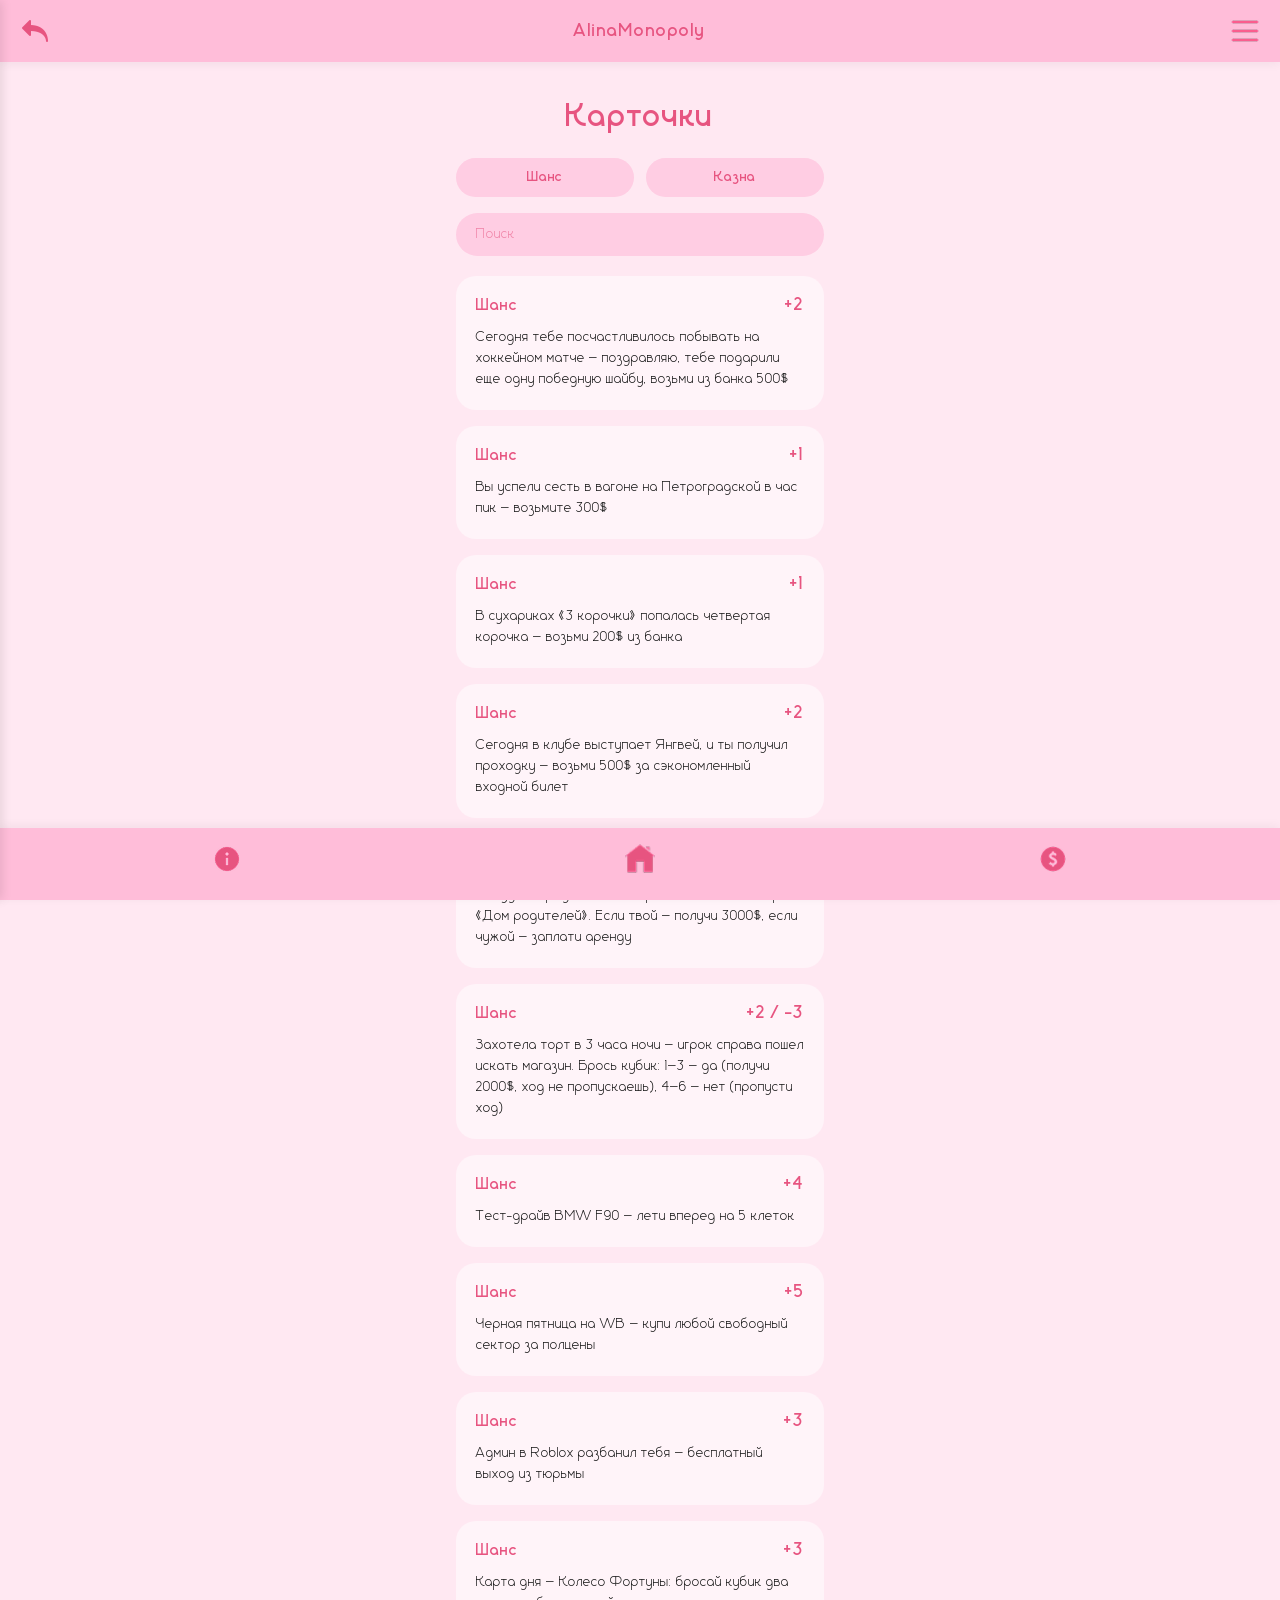
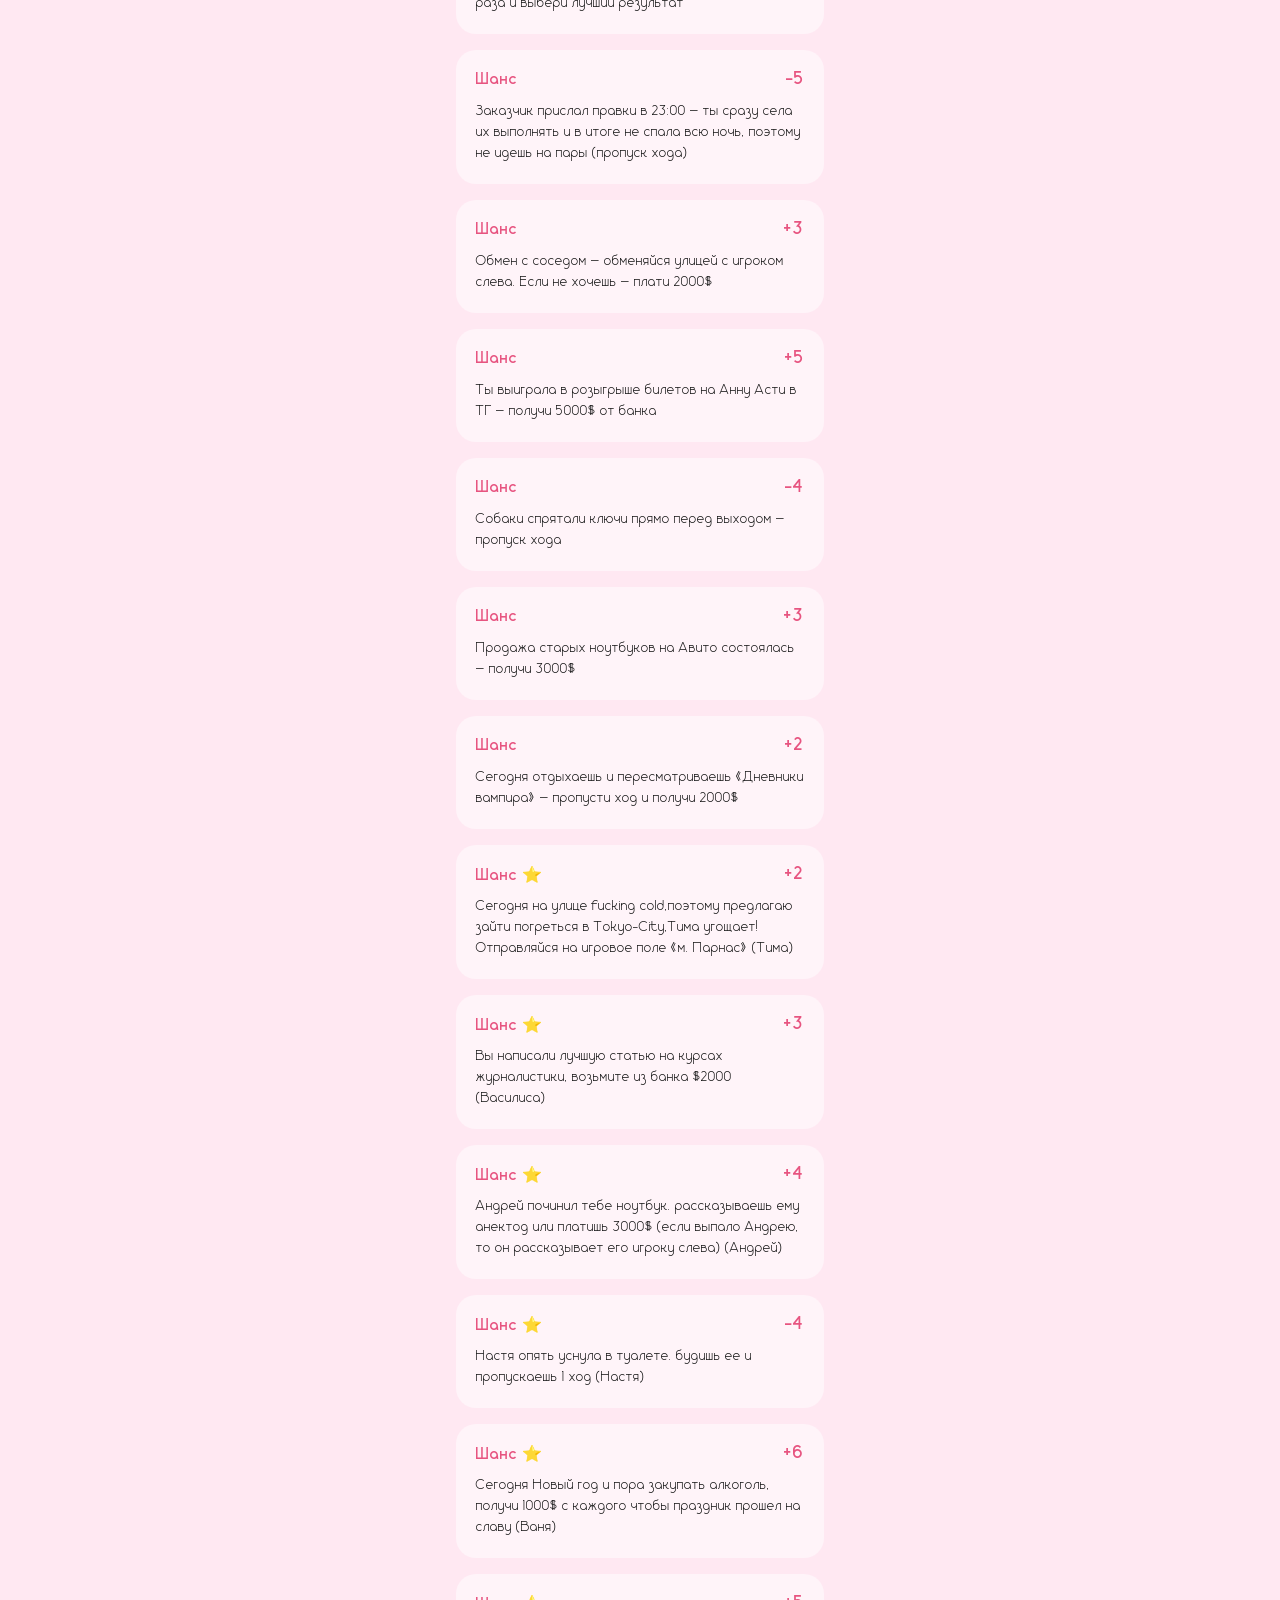
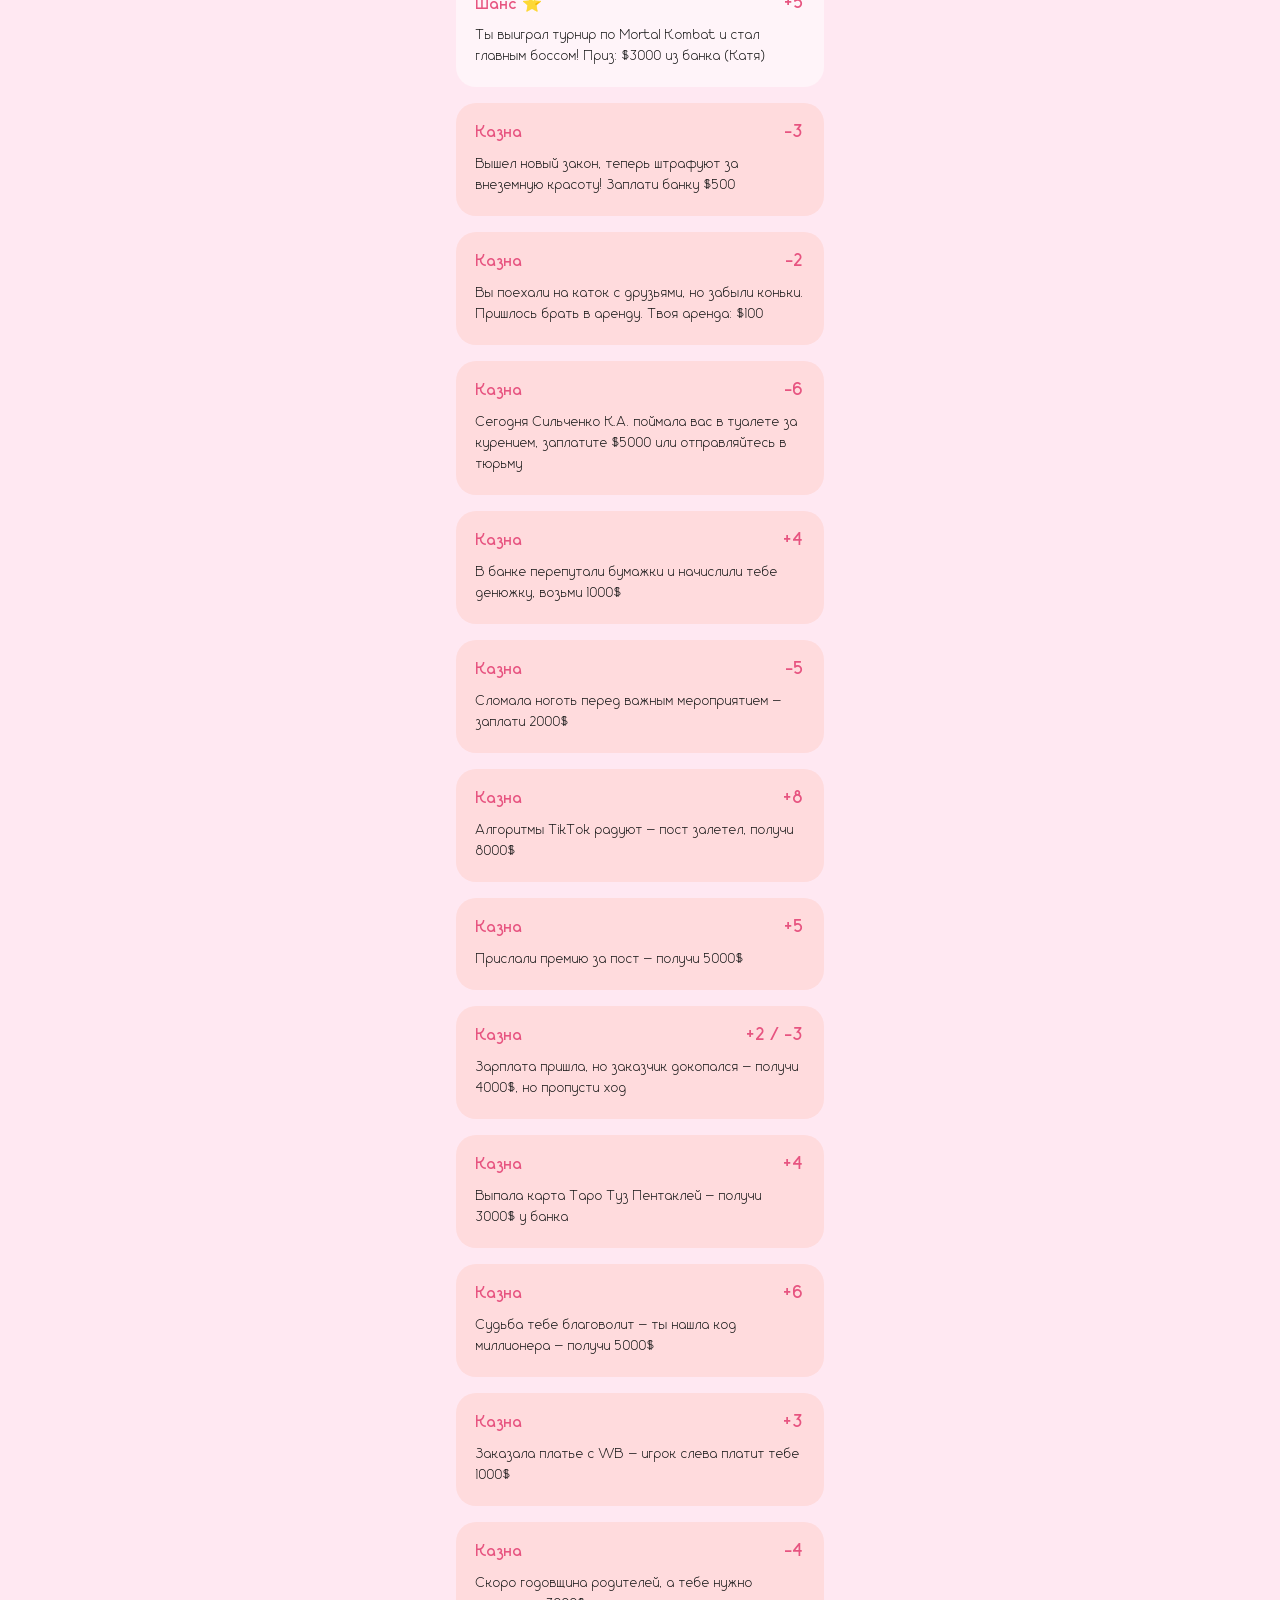
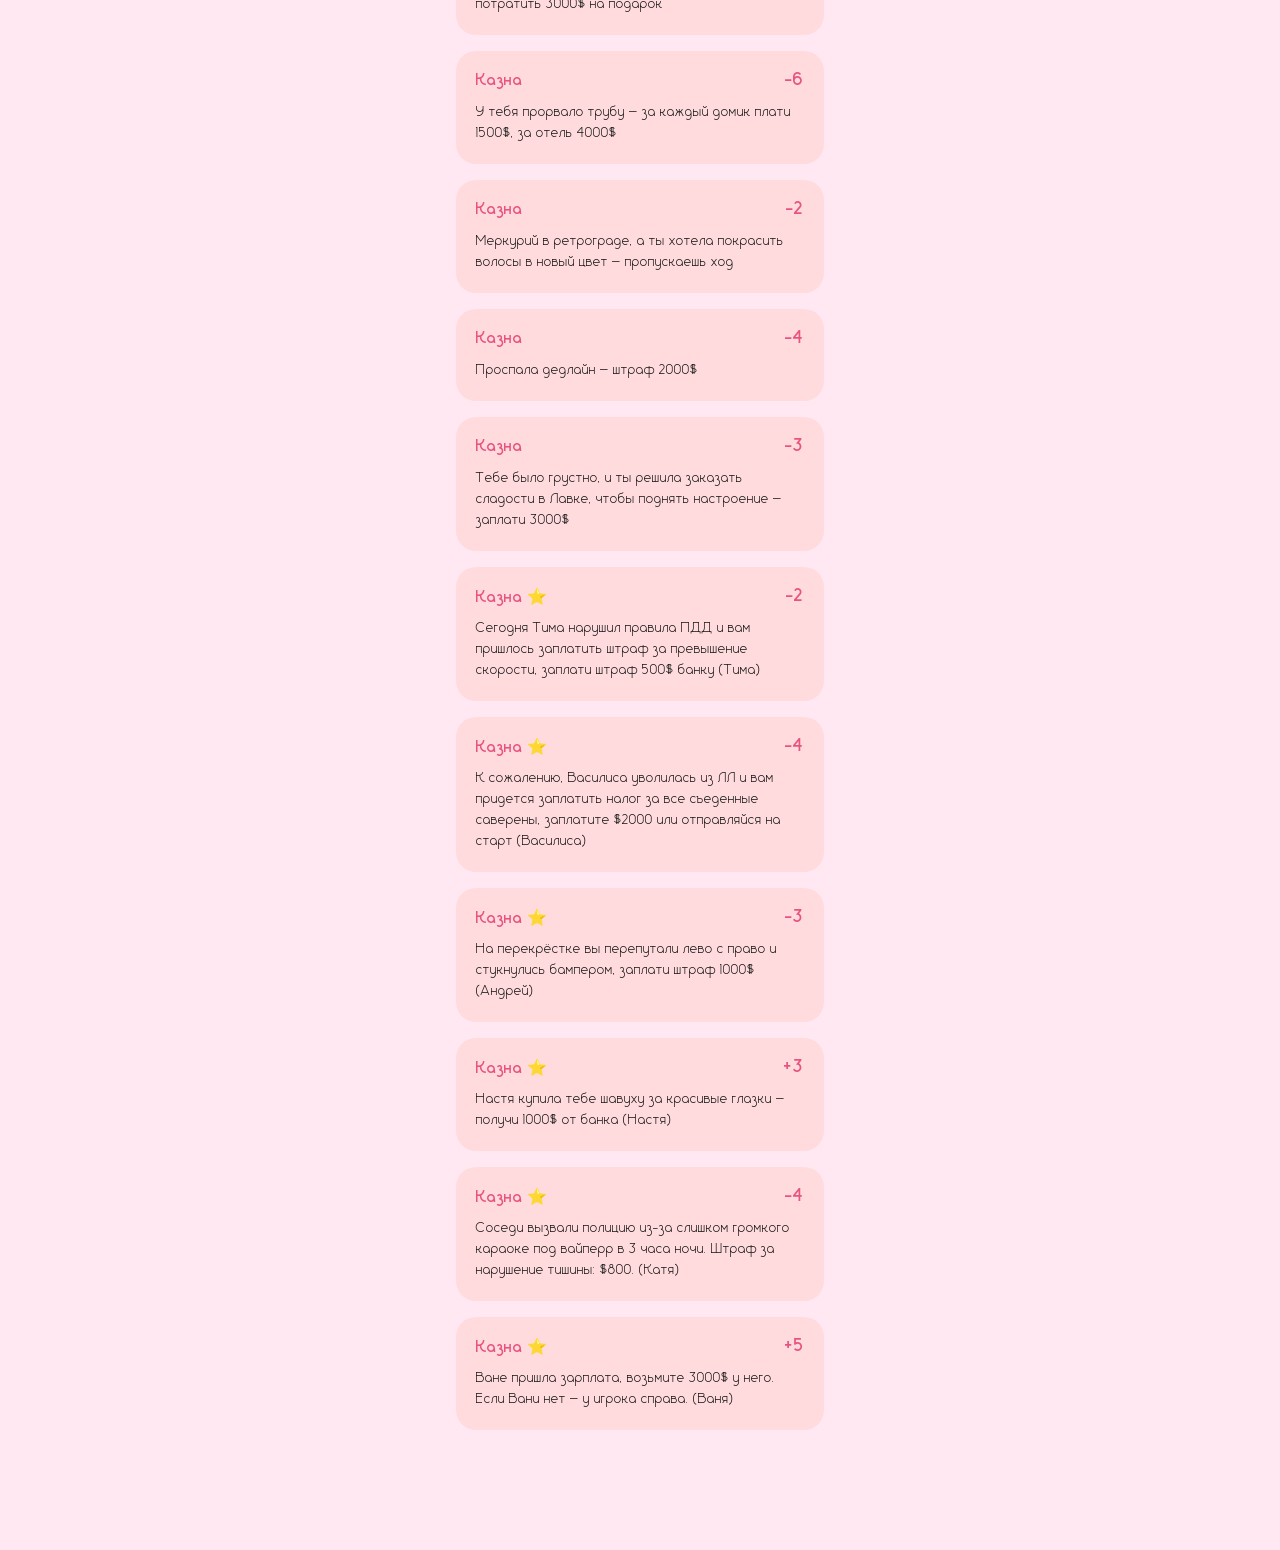
==== cards.html @ 8bad6266 "Инициализация проекта" ====
<!DOCTYPE html>
<html lang="ru">
<head>
    <meta charset="UTF-8">
    <meta name="viewport" content="width=device-width, initial-scale=1.0, maximum-scale=1.0, user-scalable=no, viewport-fit=cover">
    <meta name="apple-mobile-web-app-capable" content="yes">
    <title>AlinaMonopoly | Карточки</title>
    <link rel="stylesheet" href="style.css">
</head>
<body class="cards-page">
    <!-- Фиксированная верхняя панель -->
    <header class="top-bar">
        <div class="edit-button" id="backButton">
            <img src="assets/back.png" alt="Назад" class="edit-icon">
        </div>
        <div class="logo-placeholder"></div>
        <span class="logo-text">AlinaMonopoly</span>
        <div class="edit-button" id="menuButton">
            <img src="assets/menu.png" alt="Меню" class="edit-icon">
        </div>
    </header>

    <!-- Выпадающее меню -->
    <div id="menuOverlay" style="display:none; position:fixed; top:0; left:0; width:100%; height:100%; background:rgba(0,0,0,0.5); z-index:999;"></div>
    <div id="menuPanel" style="position:fixed; top:0; left:-280px; width:280px; height:100%; background:#FFBDD9; z-index:1000; transition:left 0.3s; box-shadow:2px 0 10px rgba(0,0,0,0.1);">
        <div style="display:flex; justify-content:space-between; align-items:center; padding:20px; border-bottom:1px solid rgba(231,84,128,0.3);">
            <span style="font-size:20px; font-weight:700; color:#E75480;">Меню</span>
            <button id="closeMenuBtn" style="background:none; border:none; font-size:28px; color:#E75480; cursor:pointer;">✕</button>
        </div>
        <a href="profile.html" style="display:flex; align-items:center; gap:15px; padding:15px 20px; text-decoration:none; border-bottom:1px solid rgba(231,84,128,0.2);">
            <img src="assets/home.png" style="width:24px; height:24px;">
            <span style="font-size:16px; color:#E75480;">Главная</span>
        </a>
        <a href="info.html" style="display:flex; align-items:center; gap:15px; padding:15px 20px; text-decoration:none; border-bottom:1px solid rgba(231,84,128,0.2);">
            <img src="assets/info.png" style="width:24px; height:24px;">
            <span style="font-size:16px; color:#E75480;">Инструкция</span>
        </a>
        <a href="coin.html" style="display:flex; align-items:center; gap:15px; padding:15px 20px; text-decoration:none; border-bottom:1px solid rgba(231,84,128,0.2);">
            <img src="assets/coin.png" style="width:24px; height:24px;">
            <span style="font-size:16px; color:#E75480;">Драмакоины</span>
        </a>
        <a href="cards.html" style="display:flex; align-items:center; gap:15px; padding:15px 20px; text-decoration:none; border-bottom:1px solid rgba(231,84,128,0.2); background:rgba(231,84,128,0.3);">
            <img src="assets/cards.png" style="width:24px; height:24px;">
            <span style="font-size:16px; color:#E75480;">Карточки</span>
        </a>
        <a href="main.html" id="logoutBtn" style="display:flex; align-items:center; gap:15px; padding:15px 20px; text-decoration:none; border-bottom:1px solid rgba(231,84,128,0.2);">
                <img src="assets/logout.png" style="width:24px; height:24px;" onerror="this.src='assets/home.png'">
                <span style="font-size:16px; color:#E75480;">Выйти</span>
            </a>
    </div>

    <!-- Основной контент -->
    <main class="main-content cards-content">
        <div class="cards-container">
            <!-- Заголовок -->
            <h1 class="cards-title">Карточки</h1>
            
            <!-- Фильтры -->
            <div class="filters-section">
                <div class="filter-buttons">
                    <button class="filter-btn" data-filter="chance">Шанс</button>
                    <button class="filter-btn" data-filter="treasury">Казна</button>
                </div>
                
                <!-- Поиск -->
                <div class="search-section">
                    <input type="text" id="searchInput" class="search-input" placeholder="Поиск">
                </div>
            </div>
            
            <!-- Список карточек -->
            <div class="cards-list" id="cardsList"></div>
        </div>
    </main>

    <!-- Фиксированная нижняя панель -->
    <footer class="bottom-bar">
        <div class="bottom-nav">
            <a href="info.html" class="bottom-nav-item">
                <img src="assets/info.png" alt="Инструкция" class="bottom-icon">
            </a>
            <a href="profile.html" class="bottom-nav-item">
                <img src="assets/home.png" alt="Профиль" class="bottom-icon">
            </a>
            <a href="coin.html" class="bottom-nav-item">
                <img src="assets/coin.png" alt="Драмакоины" class="bottom-icon">
            </a>
        </div>
    </footer>

    <script>
        // Меню
        const menuBtn = document.getElementById('menuButton');
        const menuPanel = document.getElementById('menuPanel');
        const menuOverlay = document.getElementById('menuOverlay');
        const closeMenuBtn = document.getElementById('closeMenuBtn');
        
        function openMenu() {
            menuPanel.style.left = '0';
            menuOverlay.style.display = 'block';
        }
        
        function closeMenu() {
            menuPanel.style.left = '-280px';
            menuOverlay.style.display = 'none';
        }
        
        if (menuBtn) menuBtn.onclick = openMenu;
        if (closeMenuBtn) closeMenuBtn.onclick = closeMenu;
        if (menuOverlay) menuOverlay.onclick = closeMenu;
        
        // Кнопка назад
        document.getElementById('backButton').onclick = () => {
            window.location.href = 'profile.html';
        };
        
        // Данные карточек (ваши все карточки остаются)
        const cardsData = [
            { id: 1, type: "chance", category: "common", name: "Шанс", text: "Сегодня тебе посчастливилось побывать на хоккейном матче – поздравляю, тебе подарили еще одну победную шайбу, возьми из банка 500$", drama: "+2" },
            { id: 2, type: "chance", category: "common", name: "Шанс", text: "Вы успели сесть в вагоне на Петроградской в час пик – возьмите 300$", drama: "+1" },
            { id: 3, type: "chance", category: "common", name: "Шанс", text: "В сухариках «3 корочки» попалась четвертая корочка – возьми 200$ из банка", drama: "+1" },
            { id: 4, type: "chance", category: "common", name: "Шанс", text: "Сегодня в клубе выступает Янгвей, и ты получил проходку – возьми 500$ за сэкономленный входной билет", drama: "+2" },
            { id: 5, type: "chance", category: "common", name: "Шанс", text: "Поездка к родителям – переместись на сектор «Дом родителей». Если твой – получи 3000$, если чужой – заплати аренду", drama: "+3" },
            { id: 6, type: "chance", category: "common", name: "Шанс", text: "Захотела торт в 3 часа ночи – игрок справа пошел искать магазин. Брось кубик: 1–3 – да (получи 2000$, ход не пропускаешь), 4–6 – нет (пропусти ход)", drama: "+2 / -3" },
            { id: 7, type: "chance", category: "common", name: "Шанс", text: "Тест-драйв BMW F90 – лети вперед на 5 клеток", drama: "+4" },
            { id: 8, type: "chance", category: "common", name: "Шанс", text: "Черная пятница на WB – купи любой свободный сектор за полцены", drama: "+5" },
            { id: 9, type: "chance", category: "common", name: "Шанс", text: "Админ в Roblox разбанил тебя – бесплатный выход из тюрьмы", drama: "+3" },
            { id: 10, type: "chance", category: "common", name: "Шанс", text: "Карта дня – Колесо Фортуны: бросай кубик два раза и выбери лучший результат", drama: "+3" },
            { id: 11, type: "chance", category: "common", name: "Шанс", text: "Заказчик прислал правки в 23:00 – ты сразу села их выполнять и в итоге не спала всю ночь, поэтому не идешь на пары (пропуск хода)", drama: "-5" },
            { id: 12, type: "chance", category: "common", name: "Шанс", text: "Обмен с соседом – обменяйся улицей с игроком слева. Если не хочешь – плати 2000$", drama: "+3" },
            { id: 13, type: "chance", category: "common", name: "Шанс", text: "Ты выиграла в розыгрыше билетов на Анну Асти в ТГ – получи 5000$ от банка", drama: "+5" },
            { id: 14, type: "chance", category: "common", name: "Шанс", text: "Собаки спрятали ключи прямо перед выходом – пропуск хода", drama: "-4" },
            { id: 15, type: "chance", category: "common", name: "Шанс", text: "Продажа старых ноутбуков на Авито состоялась – получи 3000$", drama: "+3" },
            { id: 16, type: "chance", category: "common", name: "Шанс", text: "Сегодня отдыхаешь и пересматриваешь «Дневники вампира» – пропусти ход и получи 2000$", drama: "+2" },
            { id: 17, type: "chance", category: "personal", name: "Шанс ⭐", text: "Сегодня на улице fucking cold,поэтому предлагаю зайти погреться в Tokyo-City,Тима угощает! Отправляйся на игровое поле «м. Парнас» (Тима)", drama: "+2" },
            { id: 18, type: "chance", category: "personal", name: "Шанс ⭐", text: "Вы написали лучшую статью на курсах журналистики, возьмите из банка $2000 (Василиса)", drama: "+3" },
            { id: 19, type: "chance", category: "personal", name: "Шанс ⭐", text: "Андрей починил тебе ноутбук. рассказываешь ему анектод или платишь 3000$ (если выпало Андрею, то он рассказывает его игроку слева) (Андрей)", drama: "+4" },
            { id: 20, type: "chance", category: "personal", name: "Шанс ⭐", text: "Настя опять уснула в туалете. будишь ее и пропускаешь 1 ход (Настя)", drama: "-4" },
            { id: 21, type: "chance", category: "personal", name: "Шанс ⭐", text: "Сегодня Новый год и пора закупать алкоголь, получи 1000$ с каждого чтобы праздник прошел на славу (Ваня)", drama: "+6" },
            { id: 22, type: "chance", category: "personal", name: "Шанс ⭐", text: "Ты выиграл турнир по Mortal Kombat и стал главным боссом! Приз: $3000 из банка (Катя)", drama: "+5" },
            { id: 23, type: "treasury", category: "common", name: "Казна", text: "Вышел новый закон, теперь штрафуют за внеземную красоту! Заплати банку $500", drama: "-3" },
            { id: 24, type: "treasury", category: "common", name: "Казна", text: "Вы поехали на каток с друзьями, но забыли коньки. Пришлось брать в аренду. Твоя аренда: $100", drama: "-2" },
            { id: 25, type: "treasury", category: "common", name: "Казна", text: "Сегодня Сильченко К.А. поймала вас в туалете за курением, заплатите $5000 или отправляйтесь в тюрьму", drama: "-6" },
            { id: 26, type: "treasury", category: "common", name: "Казна", text: "В банке перепутали бумажки и начислили тебе денюжку, возьми 1000$", drama: "+4" },
            { id: 27, type: "treasury", category: "common", name: "Казна", text: "Сломала ноготь перед важным мероприятием – заплати 2000$", drama: "-5" },
            { id: 28, type: "treasury", category: "common", name: "Казна", text: "Алгоритмы TikTok радуют – пост залетел, получи 8000$", drama: "+8" },
            { id: 29, type: "treasury", category: "common", name: "Казна", text: "Прислали премию за пост – получи 5000$", drama: "+5" },
            { id: 30, type: "treasury", category: "common", name: "Казна", text: "Зарплата пришла, но заказчик докопался – получи 4000$, но пропусти ход", drama: "+2 / -3" },
            { id: 31, type: "treasury", category: "common", name: "Казна", text: "Выпала карта Таро Туз Пентаклей – получи 3000$ у банка", drama: "+4" },
            { id: 32, type: "treasury", category: "common", name: "Казна", text: "Судьба тебе благоволит – ты нашла код миллионера – получи 5000$", drama: "+6" },
            { id: 33, type: "treasury", category: "common", name: "Казна", text: "Заказала платье с WB – игрок слева платит тебе 1000$", drama: "+3" },
            { id: 34, type: "treasury", category: "common", name: "Казна", text: "Скоро годовщина родителей, а тебе нужно потратить 3000$ на подарок", drama: "-4" },
            { id: 35, type: "treasury", category: "common", name: "Казна", text: "У тебя прорвало трубу – за каждый домик плати 1500$, за отель 4000$", drama: "-6" },
            { id: 36, type: "treasury", category: "common", name: "Казна", text: "Меркурий в ретрограде, а ты хотела покрасить волосы в новый цвет – пропускаешь ход", drama: "-2" },
            { id: 37, type: "treasury", category: "common", name: "Казна", text: "Проспала дедлайн – штраф 2000$", drama: "-4" },
            { id: 38, type: "treasury", category: "common", name: "Казна", text: "Тебе было грустно, и ты решила заказать сладости в Лавке, чтобы поднять настроение – заплати 3000$", drama: "-3" },
            { id: 39, type: "treasury", category: "personal", name: "Казна ⭐", text: "Cегодня Тима нарушил правила ПДД и вам пришлось заплатить штраф за превышение скорости, заплати штраф 500$ банку (Тима)", drama: "-2" },
            { id: 40, type: "treasury", category: "personal", name: "Казна ⭐", text: "К сожалению, Василиса уволилась из ЛЛ и вам придется заплатить налог за все съеденные саверены, заплатите $2000 или отправляйся на старт (Василиса)", drama: "-4" },
            { id: 41, type: "treasury", category: "personal", name: "Казна ⭐", text: "На перекрёстке вы перепутали лево с право и стукнулись бампером, заплати штраф 1000$ (Андрей)", drama: "-3" },
            { id: 42, type: "treasury", category: "personal", name: "Казна ⭐", text: "Настя купила тебе шавуху за красивые глазки – получи 1000$ от банка (Настя)", drama: "+3" },
            { id: 43, type: "treasury", category: "personal", name: "Казна ⭐", text: "Соседи вызвали полицию из-за слишком громкого караоке под вайперр в 3 часа ночи. Штраф за нарушение тишины: $800. (Катя)", drama: "-4" },
            { id: 44, type: "treasury", category: "personal", name: "Казна ⭐", text: "Ване пришла зарплата, возьмите 3000$ у него. Если Вани нет – у игрока справа. (Ваня)", drama: "+5" }
        ];

        function renderCards(filterType = 'all', searchQuery = '') {
            const cardsList = document.getElementById('cardsList');
            let filteredCards = cardsData;
            
            if (filterType !== 'all') {
                filteredCards = filteredCards.filter(card => card.type === filterType);
            }
            
            if (searchQuery.trim() !== '') {
                const query = searchQuery.toLowerCase();
                filteredCards = filteredCards.filter(card => 
                    card.text.toLowerCase().includes(query) ||
                    card.drama.includes(query)
                );
            }
            
            cardsList.innerHTML = '';
            
            filteredCards.forEach(card => {
                const cardElement = document.createElement('div');
                cardElement.className = `card-item ${card.type === 'chance' ? 'chance-card' : 'treasury-card'}`;
                cardElement.innerHTML = `
                    <div class="card-header">
                        <span class="card-name">${card.name}</span>
                        <span class="card-drama" style="color: #E75480">${card.drama}</span>
                    </div>
                    <div class="card-text">${card.text}</div>
                `;
                cardsList.appendChild(cardElement);
            });
            
            if (filteredCards.length === 0) {
                cardsList.innerHTML = '<div class="no-results">Карточки не найдены</div>';
            }
        }

        let currentFilter = 'all';
        let currentSearch = '';
        
        document.querySelectorAll('.filter-btn').forEach(btn => {
            btn.addEventListener('click', () => {
                document.querySelectorAll('.filter-btn').forEach(b => b.classList.remove('active'));
                btn.classList.add('active');
                currentFilter = btn.dataset.filter;
                renderCards(currentFilter, currentSearch);
            });
        });
        
        const searchInput = document.getElementById('searchInput');
        if (searchInput) {
            searchInput.addEventListener('input', (e) => {
                currentSearch = e.target.value;
                renderCards(currentFilter, currentSearch);
            });
        }
        
        renderCards('all', '');
    </script>
</body>
</html>
---- style.css ----
/* RESET */
* {
    margin: 0;
    padding: 0;
    box-sizing: border-box;
    -webkit-tap-highlight-color: transparent;
}

/* ===== ПРАВИЛЬНОЕ ПОДКЛЮЧЕНИЕ ШРИФТА ===== */
/* Thin */
@font-face {
    font-family: 'Cruinn';
    src: url('fonts/Cruinn Thin.ttf') format('truetype');
    font-weight: 100;
    font-style: normal;
    font-display: swap;
}

/* Light */
@font-face {
    font-family: 'Cruinn';
    src: url('fonts/Cruinn Light.ttf') format('truetype');
    font-weight: 300;
    font-style: normal;
    font-display: swap;
}

/* Regular */
@font-face {
    font-family: 'Cruinn';
    src: url('fonts/Cruinn Regular.ttf') format('truetype');
    font-weight: 400;
    font-style: normal;
    font-display: swap;
}

/* Medium */
@font-face {
    font-family: 'Cruinn';
    src: url('fonts/Cruinn Medium.ttf') format('truetype');
    font-weight: 500;
    font-style: normal;
    font-display: swap;
}

/* Bold */
@font-face {
    font-family: 'Cruinn';
    src: url('fonts/Cruinn Bold.ttf') format('truetype');
    font-weight: 700;
    font-style: normal;
    font-display: swap;
}

/* Black */
@font-face {
    font-family: 'Cruinn';
    src: url('fonts/Cruinn Black.ttf') format('truetype');
    font-weight: 900;
    font-style: normal;
    font-display: swap;
}

/* Базовые стили для body - по умолчанию для всех страниц кроме главной и входа */
body {
    min-height: 100vh;
    background: #FFE8F2;
    font-family: 'Cruinn', -apple-system, BlinkMacSystemFont, 'Segoe UI', sans-serif;
    display: flex;
    flex-direction: column;
    position: relative;
}

/* Специальный фон для главной страницы */
body.home-page {
    background: #FFCBE2;
}

/* Специальный фон для страницы входа */
body.login-page {
    background: #FFCBE2;
}

/* ===== СТИЛИ ДЛЯ СТРАНИЦЫ ВХОДА ===== */
.container {
    width: 100%;
    max-width: 375px;
    margin: 0 auto;
    display: flex;
    align-items: center;
    justify-content: center;
    min-height: 100vh;
}

.content {
    display: flex;
    flex-direction: column;
    align-items: center;
    gap: 24px;
    width: 100%;
    padding: 20px 16px;
}

/* Фото 240x240 */
.photo-wrapper {
    width: 240px;
    height: 240px;
    margin: 0 auto;
}

.profile-photo {
    width: 100%;
    height: 100%;
    object-fit: cover;
    display: block;
}

/* Текст приветствия */
.welcome-title {
    font-size: 28px;
    font-weight: 700;
    font-family: 'Cruinn', sans-serif;
    color: #E75480;
    text-align: center;
    letter-spacing: -0.3px;
}

/* Форма */
form {
    width: 100%;
    display: flex;
    flex-direction: column;
    gap: 12px;
}

/* Поле ввода */
.input-field {
    width: 100%;
    background: #FFE4F4;
    border: none;
    border-radius: 30px;
    padding: 14px 20px;
    font-size: 16px;
    font-weight: 400;
    color: #E75480;
    outline: none;
    font-family: 'Cruinn', sans-serif;
    transition: all 0.2s ease;
}

.input-field::placeholder {
    color: #E75480;
    opacity: 0.7;
    font-weight: 400;
    font-family: 'Cruinn', sans-serif;
}

.input-field:focus {
    outline: 2px solid #E75480;
    outline-offset: 2px;
}

/* Кнопка */
.login-btn {
    width: 100%;
    background: #E75480;
    border: none;
    border-radius: 30px;
    padding: 14px 20px;
    font-size: 16px;
    font-weight: 700;
    color: #FFE4F4;
    cursor: pointer;
    transition: all 0.2s ease;
    font-family: 'Cruinn', sans-serif;
}

.login-btn:active {
    transform: scale(0.97);
    background: #d43f6c;
}

/* Текст внизу */
.bottom-text {
    text-align: center;
    color: #E75480;
    font-size: 13px;
    font-weight: 500;
    line-height: 1.5;
    margin-top: 8px;
    font-family: 'Cruinn', sans-serif;
}

/* ===== СТИЛИ ДЛЯ ГЛАВНОЙ СТРАНИЦЫ ===== */

/* Фиксированная верхняя панель - для всех страниц */
.top-bar {
    position: fixed;
    top: 0;
    left: 0;
    right: 0;
    background: #FFBDD9;
    padding: 16px 20px;
    display: flex;
    justify-content: space-between;
    align-items: center;
    z-index: 100;
    box-shadow: 0 2px 10px rgba(0, 0, 0, 0.05);
}

.logo-placeholder {
    width: 30px;
    height: 30px;
    visibility: hidden;
}

.logo-text {
    font-size: 18px;
    font-weight: 700;
    color: #E75480;
    letter-spacing: 0.5px;
    position: absolute;
    left: 50%;
    transform: translateX(-50%);
}

.edit-button {
    background: transparent;
    border: none;
    cursor: pointer;
    padding: 0;
    display: flex;
    align-items: center;
    justify-content: center;
    transition: transform 0.2s ease;
}

.edit-button:active {
    transform: scale(0.92);
}

/* Основной контент */
.main-content {
    flex: 1;
    margin-top: 80px;
    margin-bottom: 70px;
    padding: 20px 16px;
    overflow-y: auto;
    -webkit-overflow-scrolling: touch;
}

/* Профиль с фото */
.profile-section {
    display: flex;
    align-items: center;
    gap: 16px;
    margin-bottom: 32px;
    background: #FFCDE3;
    padding: 16px;
    border-radius: 20px;
}

.avatar-wrapper {
    flex-shrink: 0;
}

.avatar {
    width: 80px;
    height: 80px;
    border-radius: 20px;
    object-fit: cover;
    border: 3px solid #E75480;
}

.greeting {
    flex: 1;
}

.greeting-text {
    font-size: 20px;
    font-weight: 700;
    color: #E75480;
    margin-bottom: 12px;
}

.stats {
    display: flex;
    flex-direction: column;
    gap: 6px;
}

.stat-item {
    display: flex;
    gap: 8px;
    font-size: 14px;
}

.stat-label {
    color: #E75480;
    font-weight: 500;
    opacity: 0.8;
}

.stat-value {
    color: #E75480;
    font-weight: 700;
}

/* Шкала прогресса */
.drama-progress {
    background: #FFCDE3;
    padding: 20px 16px;
    border-radius: 20px;
    margin-bottom: 32px;
}

.progress-header {
    display: flex;
    justify-content: space-between;
    align-items: center;
    margin-bottom: 12px;
}

.progress-title {
    font-size: 16px;
    font-weight: 700;
    color: #E75480;
}

.progress-icon-link {
    display: flex;
    align-items: center;
    justify-content: center;
    text-decoration: none;
    transition: transform 0.2s ease;
}

.progress-icon-link:active {
    transform: scale(0.92);
}

.progress-bar-container {
    width: 100%;
    height: 12px;
    background: #FFE4F4;
    border-radius: 30px;
    overflow: hidden;
    margin-bottom: 12px;
}

.progress-bar-fill {
    height: 100%;
    background: #E75480;
    border-radius: 30px;
    width: 0%;
    transition: width 0.3s ease;
}

.progress-numbers {
    text-align: right;
    font-size: 14px;
    font-weight: 500;
    color: #E75480;
}

.progress-numbers span {
    font-weight: 700;
}

/* Три кнопки навигации */
.nav-buttons {
    display: flex;
    gap: 12px;
    margin-bottom: 20px;
}

.nav-btn {
    flex: 1;
    background: #FFCDE3;
    border-radius: 30px;
    padding: 14px 8px;
    text-decoration: none;
    display: flex;
    flex-direction: column;
    align-items: center;
    gap: 8px;
    transition: all 0.2s ease;
}

.nav-btn:active {
    transform: scale(0.96);
    background: #E75480;
}

.nav-btn:active .nav-icon {
    filter: brightness(0) invert(1);
}

.nav-btn:active span {
    color: #FFE4F4;
}

.nav-btn span {
    font-size: 11px;
    font-weight: 600;
    color: #E75480;
    text-align: center;
    letter-spacing: 0.5px;
}

/* Нижняя панель - для всех страниц */
.bottom-bar {
    position: fixed;
    bottom: 0;
    left: 0;
    right: 0;
    background: #FFBDD9;
    padding: 10px 20px 20px;
    box-shadow: 0 -2px 10px rgba(0, 0, 0, 0.05);
    z-index: 100;
}

.bottom-nav {
    display: flex;
    justify-content: space-around;
    align-items: center;
}

.bottom-nav-item {
    display: flex;
    flex-direction: column;
    align-items: center;
    gap: 4px;
    text-decoration: none;
    transition: transform 0.2s ease;
    padding: 6px 12px;
    border-radius: 30px;
}

.bottom-nav-item:active {
    transform: scale(0.92);
    background: rgba(231, 84, 128, 0.1);
}

.bottom-nav-item span {
    font-size: 10px;
    font-weight: 500;
    color: #E75480;
}

/* Активная кнопка в нижней панели */
.bottom-nav-item.active {
    background: rgba(231, 84, 128, 0.2);
    border-radius: 30px;
}

.bottom-nav-item.active span {
    font-weight: 700;
}

/* ===== ВСЕ ИКОНКИ 30x30 ===== */
.edit-icon,
.progress-icon,
.nav-icon,
.bottom-icon {
    width: 30px;
    height: 30px;
    object-fit: contain;
}

/* ===== СТРАНИЦА ИНСТРУКЦИИ ===== */
.instruction-page {
    background: #FFE8F2;
}

.instruction-content {
    padding-bottom: 30px;
}

.instruction-container {
    max-width: 100%;
}

.instruction-main-title {
    font-size: 32px;
    font-weight: 700;
    color: #E75480;
    text-align: center;
    margin-bottom: 24px;
    font-family: 'Cruinn', sans-serif;
}

.instruction-section {
    background: #FFCDE3;
    border-radius: 24px;
    padding: 20px;
    margin-bottom: 20px;
}

.section-title {
    font-size: 20px;
    font-weight: 700;
    color: #E75480;
    margin-bottom: 16px;
    border-left: 4px solid #E75480;
    padding-left: 12px;
}

.subsection-title {
    font-size: 17px;
    font-weight: 700;
    color: #E75480;
    margin: 16px 0 12px 0;
}

.section-text {
    font-size: 14px;
    line-height: 1.5;
    color: #1A1A1A;
    margin-bottom: 12px;
}

/* Списки - черный текст */
.instruction-list {
    list-style: none;
    padding-left: 0;
}

.instruction-list li {
    font-size: 14px;
    line-height: 1.5;
    color: #1A1A1A;
    margin-bottom: 8px;
    padding-left: 20px;
    position: relative;
}

.instruction-list li::before {
    content: "•";
    position: absolute;
    left: 4px;
    color: #E75480;
    font-weight: bold;
}

/* Компоненты игры - ссылки */
.components-list li a {
    color: #1A1A1A;
    text-decoration: none;
    transition: color 0.2s;
}

.components-list li a:hover {
    color: #E75480;
    text-decoration: underline;
}

/* Нумерованный список */
.instruction-list.numbered {
    list-style: none;
    counter-reset: item;
}

.instruction-list.numbered li {
    counter-increment: item;
    padding-left: 28px;
}

.instruction-list.numbered li::before {
    content: counter(item) ".";
    position: absolute;
    left: 4px;
    color: #E75480;
    font-weight: bold;
}

/* Подсписки */
.sublist {
    list-style: none;
    margin-top: 6px;
    margin-left: 20px;
}

.sublist li {
    font-size: 13px;
    margin-bottom: 4px;
    color: #1A1A1A;
}

.sublist li::before {
    content: "◦";
    color: #E75480;
}

.sublist li a {
    color: #1A1A1A;
    text-decoration: none;
}

.sublist li a:hover {
    color: #E75480;
    text-decoration: underline;
}

/* Карточки банкротства */
.bankruptcy-options {
    display: flex;
    flex-direction: column;
    gap: 20px;
}

.bankruptcy-card {
    background: rgba(255, 255, 255, 0.6);
    border-radius: 20px;
    padding: 16px;
}

.bankruptcy-card .subsection-title {
    margin-top: 0;
    margin-bottom: 12px;
}

/* Таблицы */
.table-wrapper {
    overflow-x: auto;
    margin: 12px 0;
}

.price-table, .drama-table, .levels-table {
    width: 100%;
    border-collapse: collapse;
    background: #FFE4F4;
    border-radius: 16px;
    overflow: hidden;
}

.price-table th, .drama-table th, .levels-table th {
    background: #E75480;
    color: #FFE4F4;
    padding: 10px;
    font-size: 14px;
    font-weight: 600;
    text-align: center;
}

.price-table td, .drama-table td, .levels-table td {
    padding: 10px;
    font-size: 14px;
    color: #1A1A1A;
    text-align: center;
    border-bottom: 1px solid rgba(231, 84, 128, 0.2);
}

.price-table tr:last-child td, .drama-table tr:last-child td, .levels-table tr:last-child td {
    border-bottom: none;
}

/* ===== СТРАНИЦА ДРАМАКОИНЫ ===== */
.dramacoins-page {
    background: #FFE8F2;
}

.dramacoins-content {
    padding-bottom: 30px;
}

.dramacoins-container {
    max-width: 100%;
}

.dramacoins-title {
    font-size: 32px;
    font-weight: 700;
    color: #E75480;
    text-align: center;
    margin-bottom: 24px;
    font-family: 'Cruinn', sans-serif;
}

/* Блок с текущим счетом */
.score-card {
    background: #FFCDE3;
    border-radius: 24px;
    padding: 32px 20px;
    text-align: center;
    margin-bottom: 24px;
    box-shadow: 0 2px 8px rgba(0, 0, 0, 0.05);
}

.score-value {
    font-size: 56px;
    font-weight: 700;
    color: #E75480;
    font-family: 'Cruinn', sans-serif;
    margin-bottom: 8px;
}

.score-label {
    font-size: 14px;
    font-weight: 500;
    color: #666666;
    font-family: 'Cruinn', sans-serif;
}

/* Редактирование счета */
.edit-score-section {
    background: #FFCDE3;
    border-radius: 24px;
    padding: 20px;
    margin-bottom: 24px;
}

.amount-input {
    width: 100%;
    background: #FFE4F4;
    border: 1px solid #E75480;
    border-radius: 30px;
    padding: 14px 20px;
    font-size: 16px;
    font-weight: 400;
    color: #E75480;
    outline: none;
    font-family: 'Cruinn', sans-serif;
    text-align: center;
    margin-bottom: 16px;
}

.amount-input::placeholder {
    color: #E75480;
    opacity: 0.6;
}

.amount-input:focus {
    outline: 2px solid #E75480;
    outline-offset: 2px;
}

.action-buttons {
    display: flex;
    gap: 16px;
}

.action-btn {
    flex: 1;
    border: none;
    border-radius: 30px;
    padding: 14px 20px;
    font-size: 24px;
    font-weight: 700;
    cursor: pointer;
    transition: all 0.2s ease;
    font-family: 'Cruinn', sans-serif;
}

.action-btn:active {
    transform: scale(0.97);
}

.plus-btn {
    background: #E75480;
    color: #FFFFFF;
}

.plus-btn:active {
    background: #d43f6c;
}

.minus-btn {
    background: #FFE4F4;
    color: #E75480;
    border: 1px solid #E75480;
}

.minus-btn:active {
    background: #ffd9e6;
}

/* Таблица пользователей */
.users-table-container {
    background: #FFCDE3;
    border-radius: 24px;
    overflow: hidden;
    margin-bottom: 20px;
}

.users-table {
    width: 100%;
    border-collapse: collapse;
}

.users-table thead {
    background: #E75480;
}

.users-table th {
    padding: 16px;
    font-size: 14px;
    font-weight: 700;
    color: #FFFFFF;
    text-align: left;
    font-family: 'Cruinn', sans-serif;
}

.users-table td {
    padding: 14px 16px;
    font-size: 14px;
    color: #333333;
    border-bottom: 1px solid rgba(231, 84, 128, 0.2);
    font-family: 'Cruinn', sans-serif;
}

.users-table tbody tr:last-child td {
    border-bottom: none;
}

.users-table .score-cell {
    font-weight: 700;
    color: #E75480;
    text-align: right;
}

/* ===== АДАПТАЦИЯ ===== */
@media (max-width: 375px) {
    /* Страница входа */
    .content {
        gap: 20px;
        padding: 16px 12px;
    }
    
    .photo-wrapper {
        width: 200px;
        height: 200px;
    }
    
    .welcome-title {
        font-size: 24px;
    }
    
    .input-field, .login-btn {
        padding: 12px 18px;
        font-size: 15px;
    }
    
    .bottom-text {
        font-size: 12px;
    }
    
    /* Главная страница */
    .top-bar {
        padding: 12px 16px;
    }
    
    .logo-text {
        font-size: 16px;
    }
    
    .main-content {
        margin-top: 70px;
        margin-bottom: 65px;
        padding: 16px 12px;
    }
    
    .avatar {
        width: 70px;
        height: 70px;
    }
    
    .greeting-text {
        font-size: 18px;
    }
    
    .stat-item {
        font-size: 12px;
    }
    
    .progress-title {
        font-size: 14px;
    }
    
    .nav-btn span {
        font-size: 10px;
    }
    
    /* Иконки на маленьких экранах */
    .edit-icon,
    .progress-icon,
    .nav-icon,
    .bottom-icon {
        width: 26px;
        height: 26px;
    }
    
    /* Инструкция */
    .instruction-main-title {
        font-size: 28px;
    }
    
    .section-title {
        font-size: 18px;
    }
    
    .subsection-title {
        font-size: 16px;
    }
    
    .section-text, .instruction-list li {
        font-size: 13px;
    }
    
    .instruction-section {
        padding: 16px;
    }
    
    .price-table th, .price-table td,
    .drama-table th, .drama-table td,
    .levels-table th, .levels-table td {
        padding: 8px;
        font-size: 12px;
    }
    
    /* Драмакоины */
    .dramacoins-title {
        font-size: 28px;
    }
    
    .score-value {
        font-size: 48px;
    }
    
    .score-card {
        padding: 24px 16px;
    }
    
    .edit-score-section {
        padding: 16px;
    }
    
    .amount-input, .action-btn {
        padding: 12px 16px;
    }
    
    .action-btn {
        font-size: 20px;
    }
    
    .users-table th, .users-table td {
        padding: 12px;
        font-size: 13px;
    }
}

@media (min-width: 376px) and (max-width: 390px) {
    .photo-wrapper {
        width: 220px;
        height: 220px;
    }
}

@media (min-width: 391px) and (max-width: 428px) {
    .container {
        max-width: 390px;
    }
    
    .photo-wrapper {
        width: 220px;
        height: 220px;
    }
}

@media (max-width: 320px) {
    .content {
        padding: 12px;
    }
    
    .photo-wrapper {
        width: 180px;
        height: 180px;
    }
    
    .welcome-title {
        font-size: 22px;
    }
    
    .input-field, .login-btn {
        padding: 10px 16px;
        font-size: 14px;
    }
    
    .bottom-text {
        font-size: 11px;
    }
}

@media (min-width: 428px) {
    .main-content {
        max-width: 400px;
        margin-left: auto;
        margin-right: auto;
        width: 100%;
    }
}

/* Учет safe-area для iPhone */
@supports (padding: max(0px)) {
    .top-bar {
        padding-top: max(16px, env(safe-area-inset-top));
        padding-left: max(20px, env(safe-area-inset-left));
        padding-right: max(20px, env(safe-area-inset-right));
    }
    
    .bottom-bar {
        padding-bottom: max(20px, env(safe-area-inset-bottom));
        padding-left: max(20px, env(safe-area-inset-left));
        padding-right: max(20px, env(safe-area-inset-right));
    }
    
    body {
        padding-left: max(0px, env(safe-area-inset-left));
        padding-right: max(0px, env(safe-area-inset-right));
    }
}

/* Улучшение скролла на iOS */
body {
    -webkit-overflow-scrolling: touch;
}

/* Плавный скролл к якорям */
html {
    scroll-behavior: smooth;
}
/* ===== СТРАНИЦА КАРТОЧКИ ===== */
.cards-page {
    background: #FFE8F2;
}

.cards-content {
    padding-bottom: 30px;
}

.cards-container {
    max-width: 100%;
}

.cards-title {
    font-size: 32px;
    font-weight: 700;
    color: #E75480;
    text-align: center;
    margin-bottom: 24px;
    font-family: 'Cruinn', sans-serif;
}

/* Фильтры */
.filters-section {
    margin-bottom: 20px;
}

.filter-buttons {
    display: flex;
    gap: 12px;
    margin-bottom: 16px;
}

.filter-btn {
    flex: 1;
    background: #FFCDE3;
    border: none;
    border-radius: 30px;
    padding: 12px 20px;
    font-size: 14px;
    font-weight: 600;
    color: #E75480;
    cursor: pointer;
    transition: all 0.2s ease;
    font-family: 'Cruinn', sans-serif;
}

.filter-btn.active {
    background: #E75480;
    color: #FFFFFF;
}

.filter-btn:active {
    transform: scale(0.96);
}

/* Поиск */
.search-section {
    margin-bottom: 20px;
}

.search-input {
    width: 100%;
    background: #FFCDE3;
    border: none;
    border-radius: 30px;
    padding: 14px 20px;
    font-size: 14px;
    font-weight: 400;
    color: #E75480;
    outline: none;
    font-family: 'Cruinn', sans-serif;
}

.search-input::placeholder {
    color: #E75480;
    opacity: 0.6;
}

.search-input:focus {
    outline: 2px solid #E75480;
    outline-offset: 2px;
}

/* Список карточек */
.cards-list {
    display: flex;
    flex-direction: column;
    gap: 16px;
    margin-bottom: 20px;
}

/* Карточка */
.card-item {
    border-radius: 20px;
    padding: 20px;
    transition: transform 0.2s ease;
}

.card-item:active {
    transform: scale(0.98);
}

/* Карточки Шанса */
.card-item.chance-card {
    background: #FFF4F9;
}

/* Карточки Казны */
.card-item.treasury-card {
    background: #FFDBDD;
}

.card-header {
    display: flex;
    justify-content: space-between;
    align-items: center;
    margin-bottom: 12px;
}

.card-name {
    font-size: 16px;
    font-weight: 700;
    color: #E75480;
    font-family: 'Cruinn', sans-serif;
}

.card-drama {
    font-size: 18px;
    font-weight: 700;
    font-family: 'Cruinn', sans-serif;
}

.card-text {
    font-size: 14px;
    line-height: 1.5;
    color: #1A1A1A;
    font-family: 'Cruinn', sans-serif;
}

.no-results {
    text-align: center;
    padding: 40px;
    font-size: 14px;
    color: #E75480;
    font-family: 'Cruinn', sans-serif;
    background: #FFCDE3;
    border-radius: 20px;
}

/* Адаптация */
@media (max-width: 375px) {
    .cards-title {
        font-size: 28px;
    }
    
    .filter-btn {
        padding: 10px 16px;
        font-size: 13px;
    }
    
    .search-input {
        padding: 12px 16px;
        font-size: 13px;
    }
    
    .card-item {
        padding: 16px;
    }
    
    .card-name {
        font-size: 14px;
    }
    
    .card-drama {
        font-size: 16px;
    }
    
    .card-text {
        font-size: 13px;
    }
}
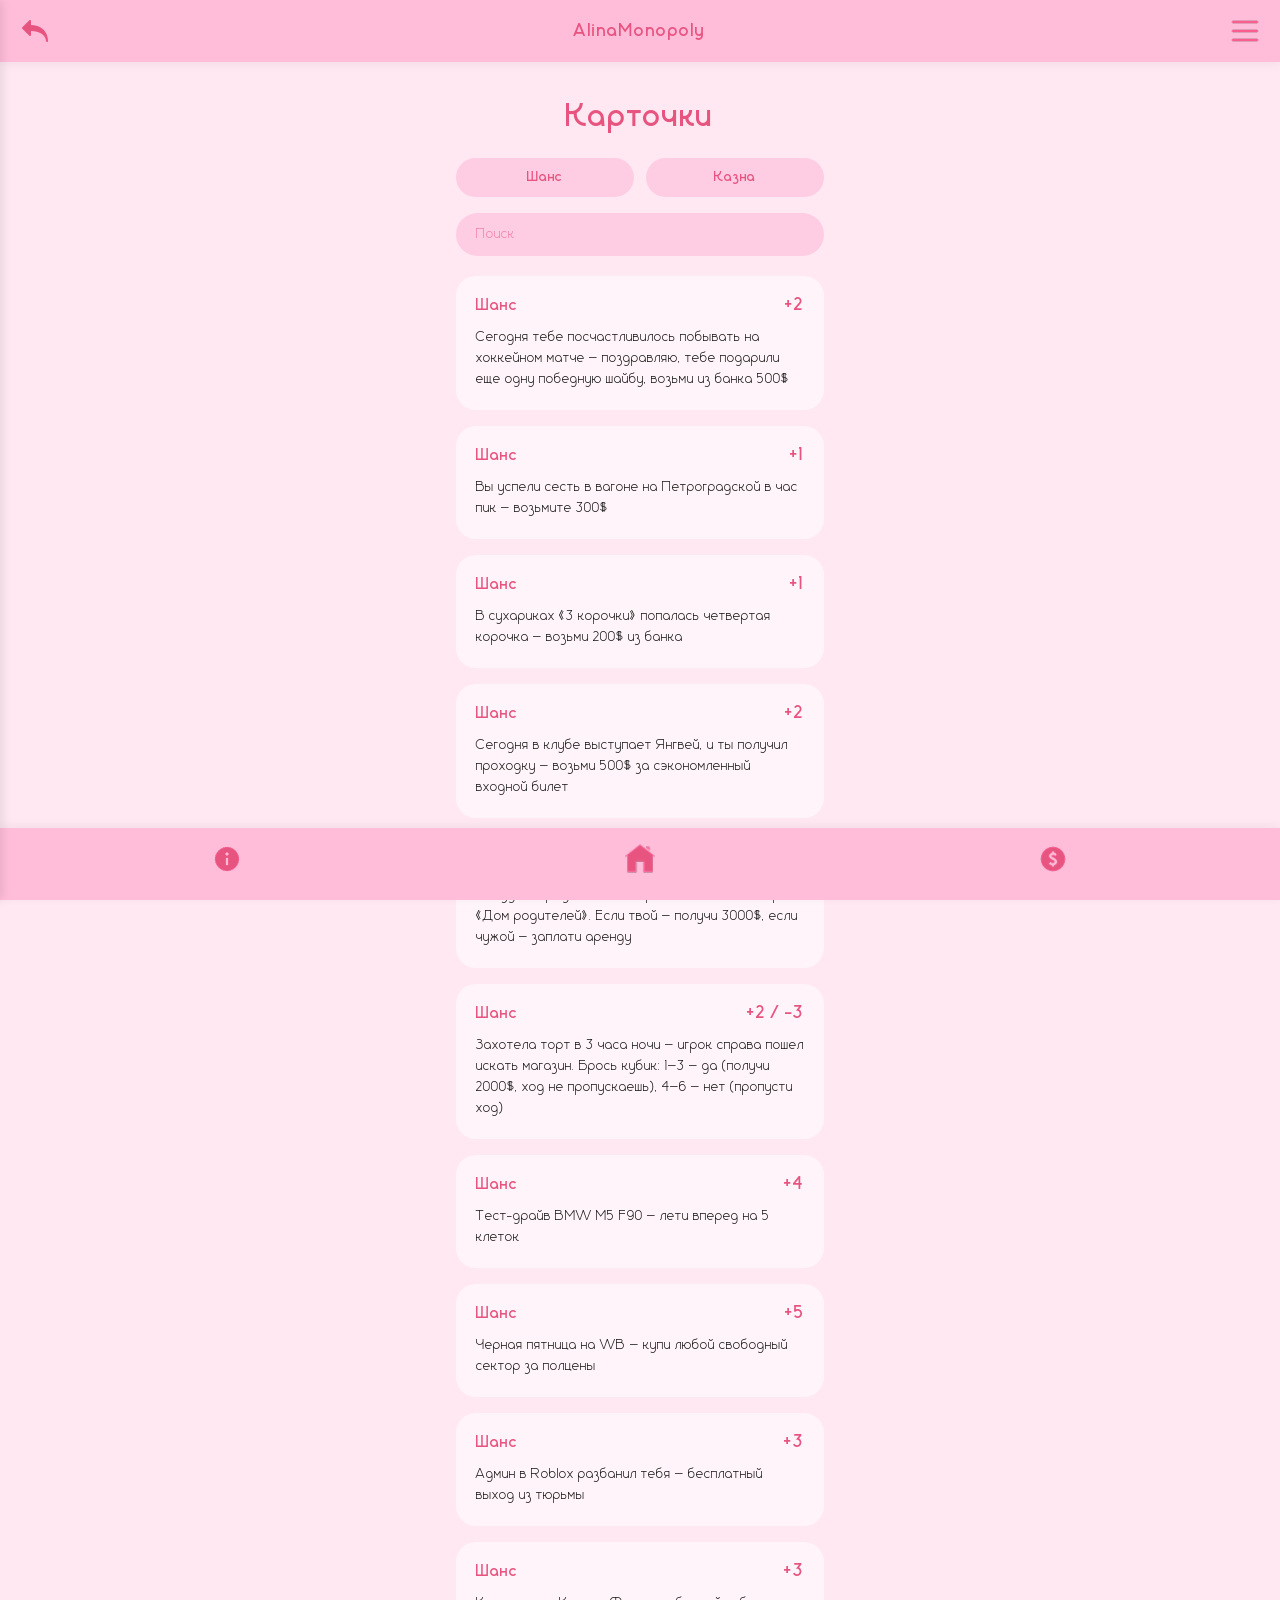
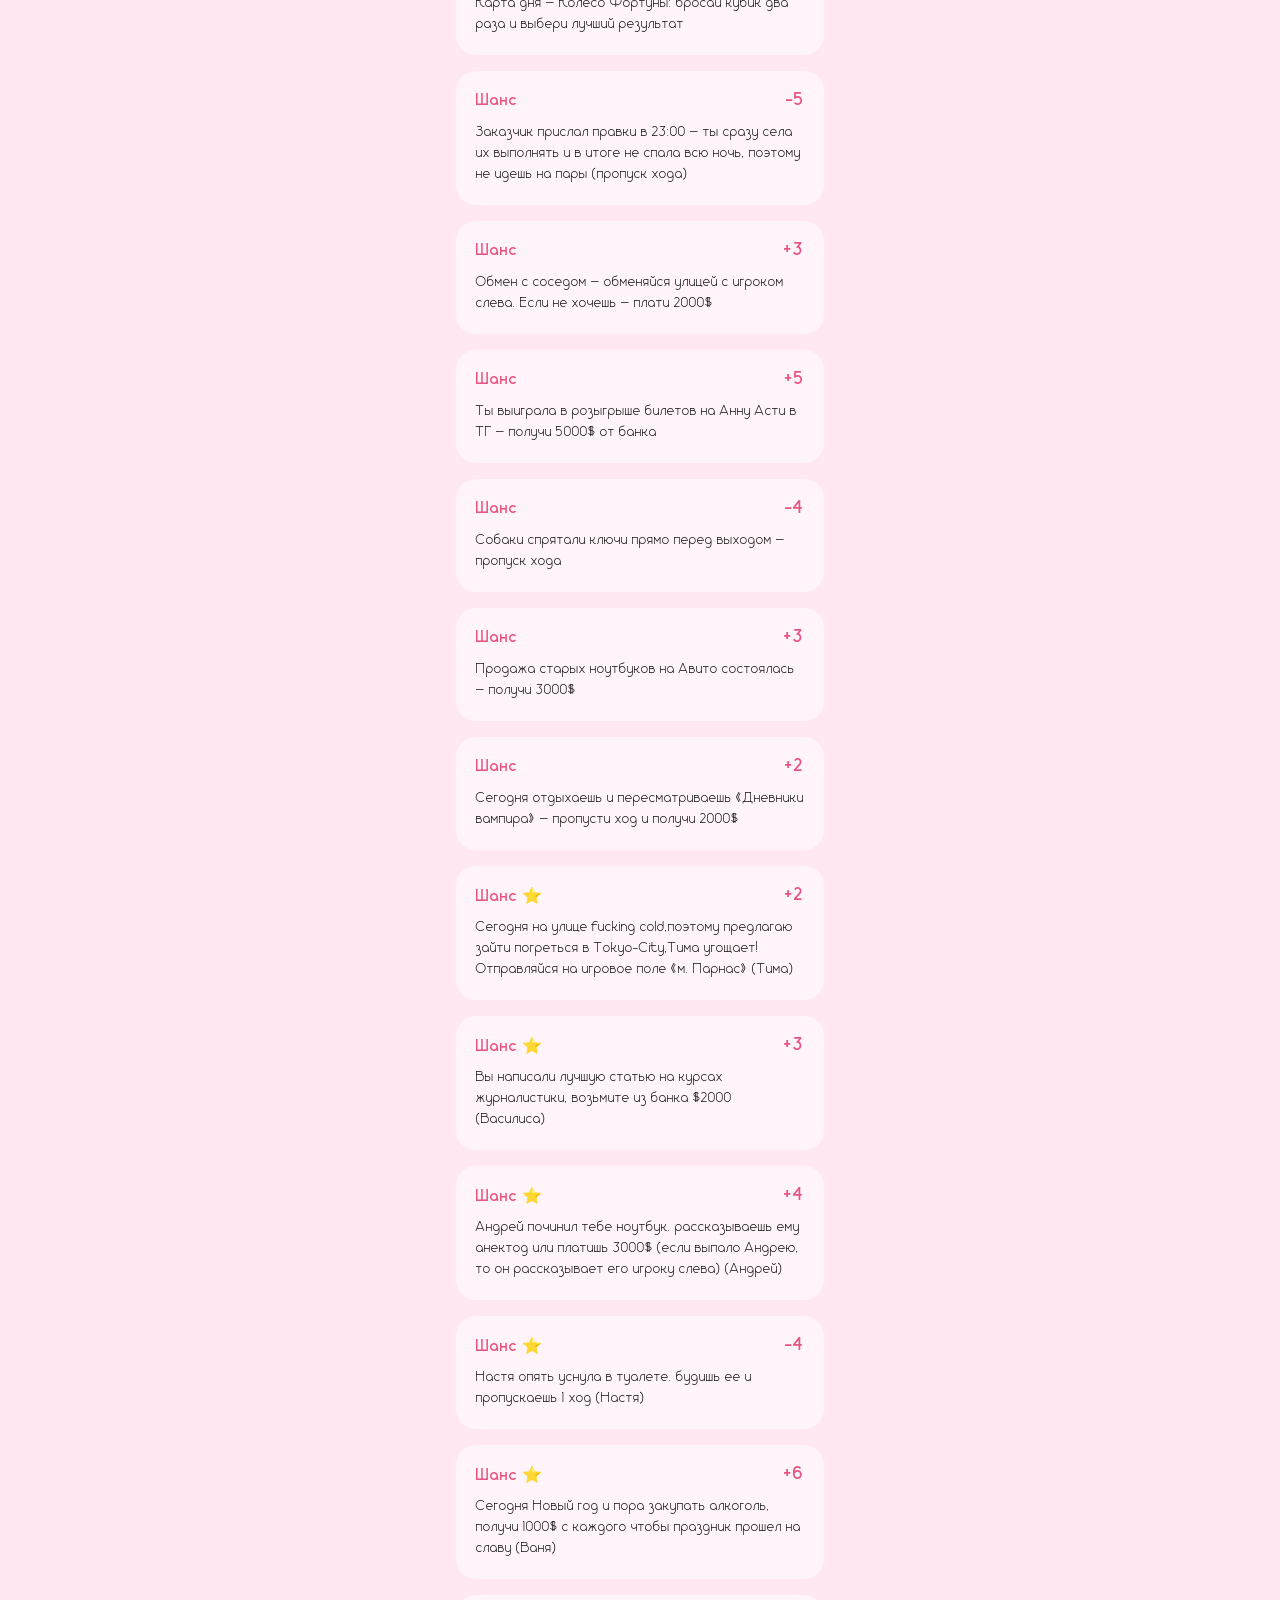
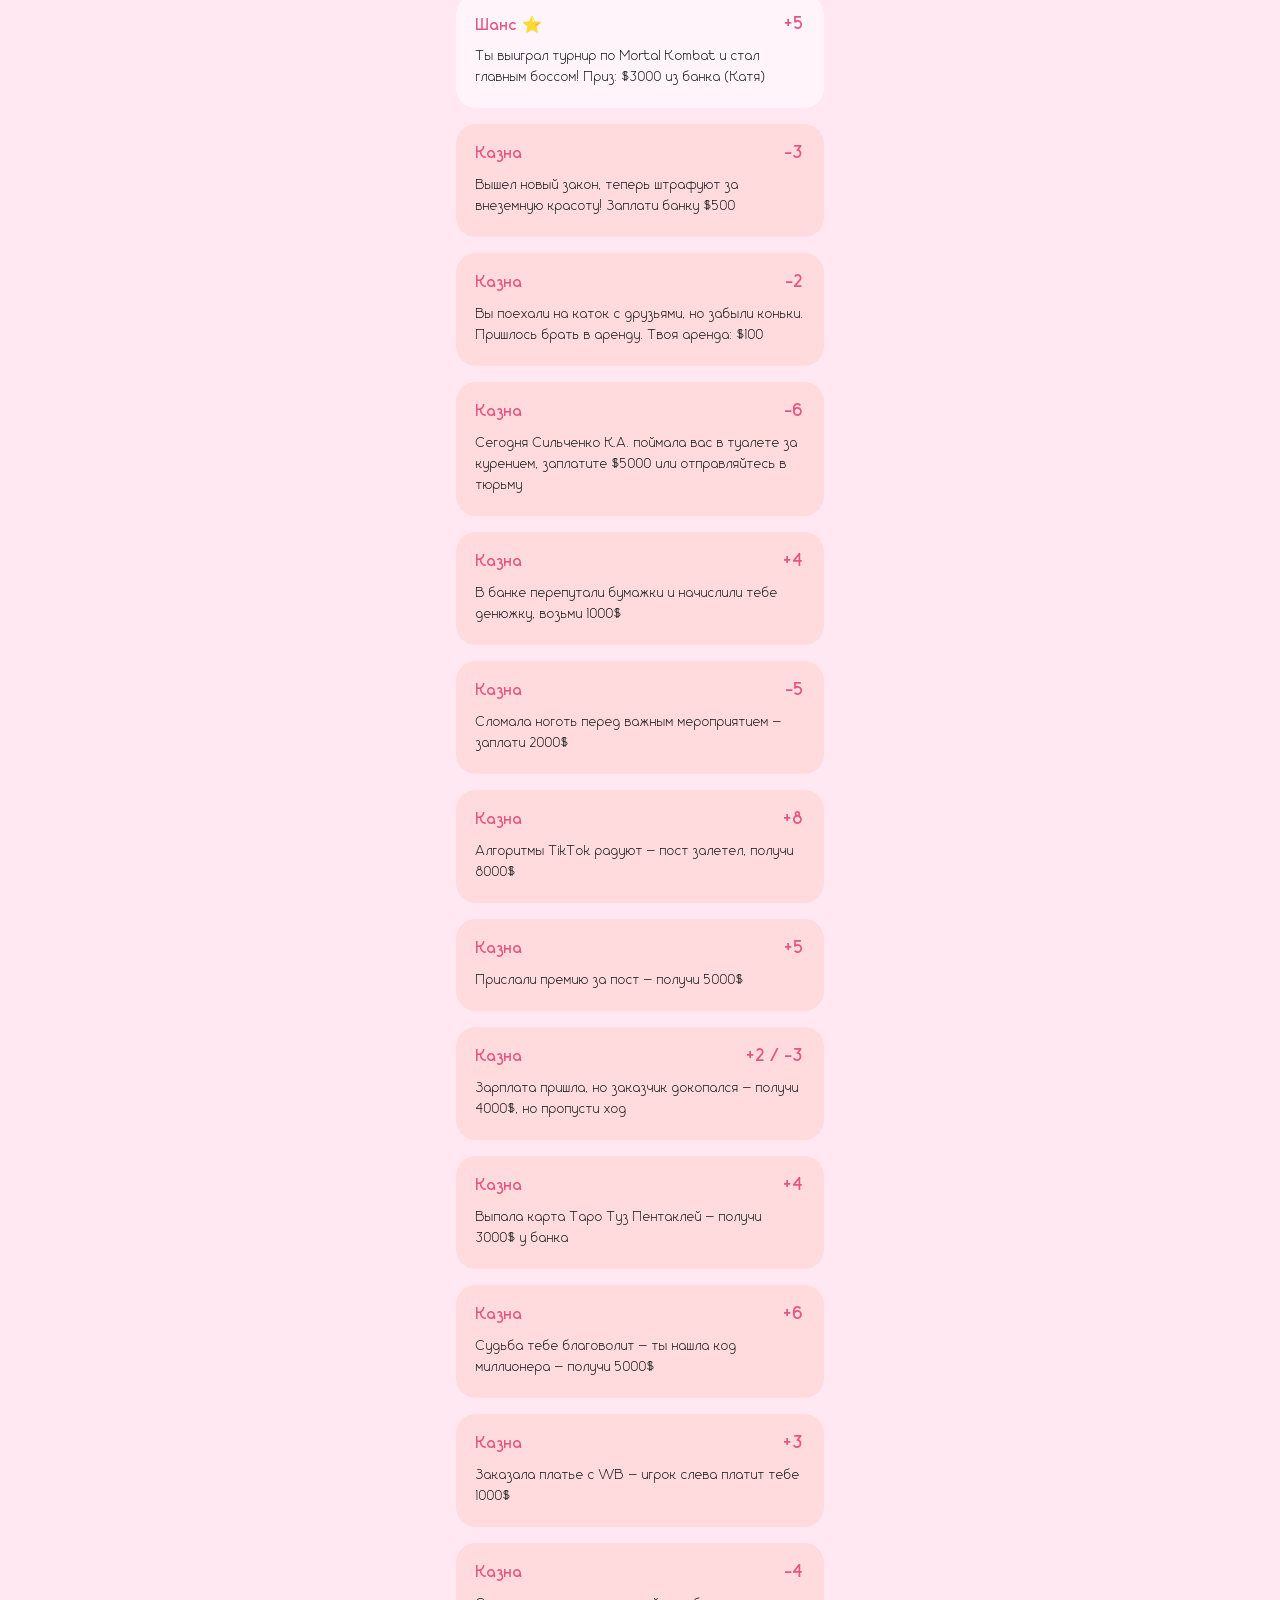
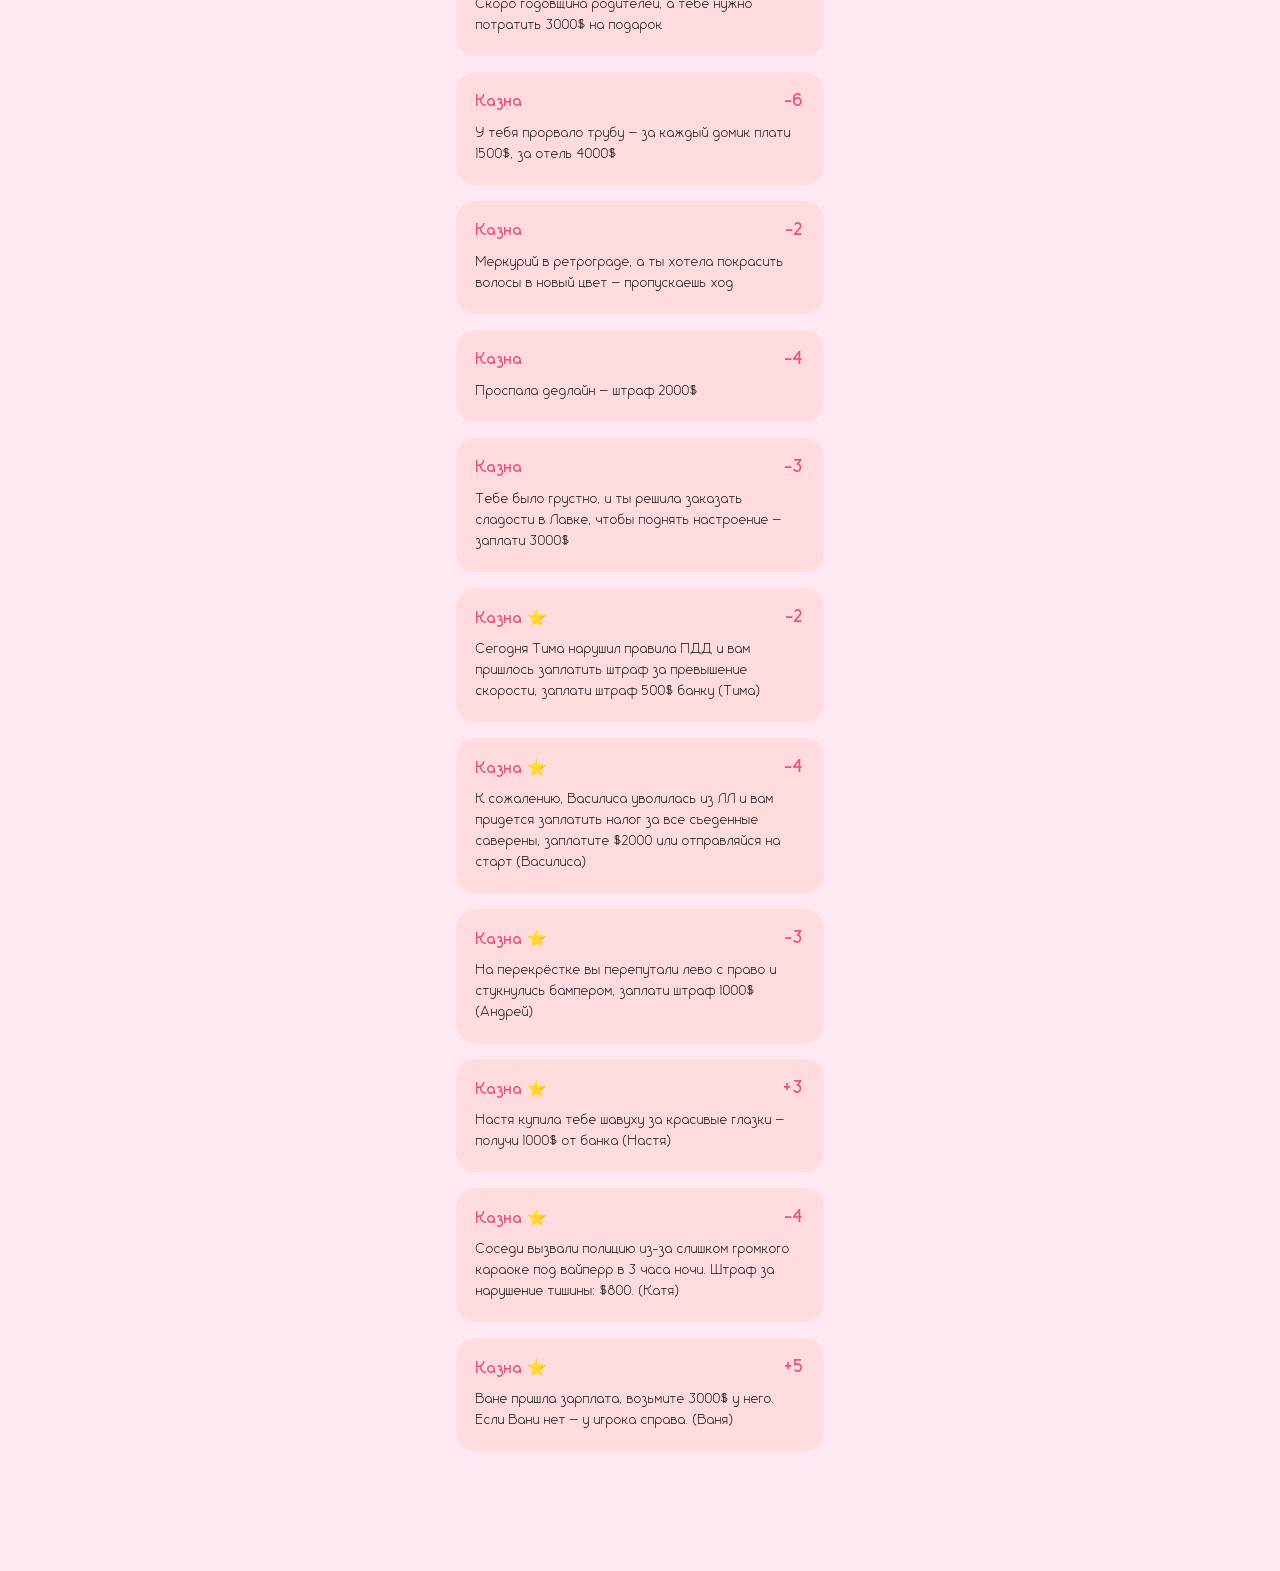
==== commit 308e9067: "Исправление ошибок в тексте" ====
--- a/cards.html
+++ b/cards.html
@@ -43,7 +43,7 @@
             <img src="assets/cards.png" style="width:24px; height:24px;">
             <span style="font-size:16px; color:#E75480;">Карточки</span>
         </a>
-        <a href="main.html" id="logoutBtn" style="display:flex; align-items:center; gap:15px; padding:15px 20px; text-decoration:none; border-bottom:1px solid rgba(231,84,128,0.2);">
+        <a href="index.html" id="logoutBtn" style="display:flex; align-items:center; gap:15px; padding:15px 20px; text-decoration:none; border-bottom:1px solid rgba(231,84,128,0.2);">
                 <img src="assets/logout.png" style="width:24px; height:24px;" onerror="this.src='assets/home.png'">
                 <span style="font-size:16px; color:#E75480;">Выйти</span>
             </a>
@@ -122,7 +122,7 @@
             { id: 4, type: "chance", category: "common", name: "Шанс", text: "Сегодня в клубе выступает Янгвей, и ты получил проходку – возьми 500$ за сэкономленный входной билет", drama: "+2" },
             { id: 5, type: "chance", category: "common", name: "Шанс", text: "Поездка к родителям – переместись на сектор «Дом родителей». Если твой – получи 3000$, если чужой – заплати аренду", drama: "+3" },
             { id: 6, type: "chance", category: "common", name: "Шанс", text: "Захотела торт в 3 часа ночи – игрок справа пошел искать магазин. Брось кубик: 1–3 – да (получи 2000$, ход не пропускаешь), 4–6 – нет (пропусти ход)", drama: "+2 / -3" },
-            { id: 7, type: "chance", category: "common", name: "Шанс", text: "Тест-драйв BMW F90 – лети вперед на 5 клеток", drama: "+4" },
+            { id: 7, type: "chance", category: "common", name: "Шанс", text: "Тест-драйв BMW M5 F90 – лети вперед на 5 клеток", drama: "+4" },
             { id: 8, type: "chance", category: "common", name: "Шанс", text: "Черная пятница на WB – купи любой свободный сектор за полцены", drama: "+5" },
             { id: 9, type: "chance", category: "common", name: "Шанс", text: "Админ в Roblox разбанил тебя – бесплатный выход из тюрьмы", drama: "+3" },
             { id: 10, type: "chance", category: "common", name: "Шанс", text: "Карта дня – Колесо Фортуны: бросай кубик два раза и выбери лучший результат", drama: "+3" },
--- a/style.css
+++ b/style.css
@@ -519,7 +519,10 @@
     color: #1A1A1A;
     margin-bottom: 12px;
 }
-
+.progress-icon {
+    width: 20px !important;
+    height: 20px !important;
+}
 /* Списки - черный текст */
 .instruction-list {
     list-style: none;
